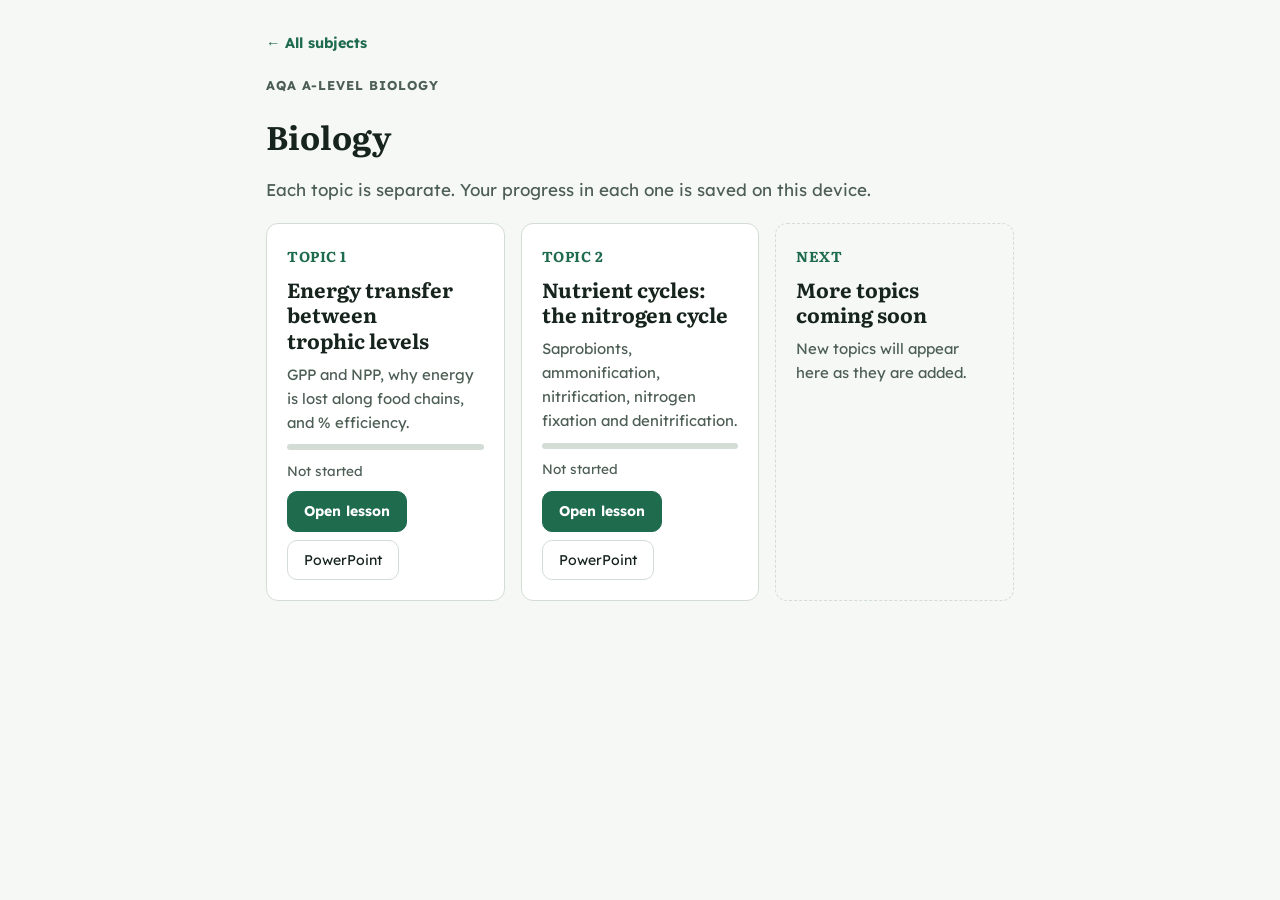
==== biology/index.html @ ea3d8469 "Turn site into a study library with a Biology folder; add Nutrient cycles topic Co-Authored-By: Clau" ====
<!doctype html>
<html lang="en-GB">
<head>
<meta charset="utf-8">
<meta name="viewport" content="width=device-width,initial-scale=1,viewport-fit=cover">
<meta name="theme-color" content="#1F6B4E">
<link rel="manifest" href="../manifest.webmanifest">
<link rel="apple-touch-icon" href="../assets/icon-180.png">
<link rel="icon" href="../assets/icon-192.png">
<meta name="apple-mobile-web-app-capable" content="yes">
<meta name="apple-mobile-web-app-title" content="Study">
<title>Biology Topics</title>
<link rel="stylesheet" href="../assets/lesson.css">
<link rel="stylesheet" href="../assets/shelf.css">
<link rel="preconnect" href="https://fonts.googleapis.com">
<link rel="preconnect" href="https://fonts.gstatic.com" crossorigin>
<link rel="stylesheet" href="https://fonts.googleapis.com/css2?family=Lexend:wght@400;700&family=Literata:opsz,wght@7..72,500;7..72,700&display=swap">
</head>
<body>
<main class="shelf">
  <a class="back crumb" href="../">← All subjects</a>
  <p class="eyebrow">AQA A-level Biology</p>
  <h1>Biology</h1>
  <p class="muted">Each topic is separate. Your progress in each one is saved on this device.</p>
  <div class="grid" id="topics"></div>
</main>
<script>
/* To add a topic: add one entry here and a folder with its index.html and PowerPoint. */
const TOPICS=[
  {slug:'energy-transfer', key:'energy-transfer-v1', title:'Energy transfer between trophic levels', blurb:'GPP and NPP, why energy is lost along food chains, and % efficiency.', pptx:'Energy-transfer-lesson.pptx', sections:5},
  {slug:'nutrient-cycles', key:'nutrient-cycles-v1', title:'Nutrient cycles: the nitrogen cycle', blurb:'Saprobionts, ammonification, nitrification, nitrogen fixation and denitrification.', pptx:'Nutrient-cycles-lesson.pptx', sections:5}
];
const wrap=document.getElementById('topics');
TOPICS.forEach((t,i)=>{
  let done=0, started=false;
  try{const s=JSON.parse(localStorage.getItem(t.key)||'null'); if(s){started=true; done=Object.values(s.done||{}).filter(Boolean).length;}}catch(e){}
  const pct=Math.round(Math.min(done,t.sections)/t.sections*100);
  const status=done>=t.sections?'✓ Finished':started?done+' of '+t.sections+' sections done':'Not started';
  const el=document.createElement('div'); el.className='tile';
  el.innerHTML='<span class="num">TOPIC '+(i+1)+'</span><h3>'+t.title+'</h3><p class="small muted">'+t.blurb+'</p>'+
    '<div class="bar2" role="progressbar" aria-label="Progress" aria-valuemin="0" aria-valuemax="100" aria-valuenow="'+pct+'"><i style="width:'+pct+'%"></i></div><span class="meta">'+status+'</span>'+
    '<div class="actions"><a class="btn solid" style="text-decoration:none" href="'+t.slug+'/">'+(started?'Continue':'Open lesson')+'</a><a class="btn quiet" style="text-decoration:none" href="'+t.slug+'/'+t.pptx+'" download>PowerPoint</a></div>';
  wrap.appendChild(el);
});
const soon=document.createElement('div'); soon.className='tile soon';
soon.innerHTML='<span class="num">NEXT</span><h3>More topics coming soon</h3><p class="small muted">New topics will appear here as they are added.</p>';
wrap.appendChild(soon);
</script>
</body>
</html>
---- assets/lesson.css ----
[hidden]{display:none!important}
html{-webkit-text-size-adjust:100%}
/* Shared lesson styles. Layout: one calm reading column; sticky bar with back link, progress and section tabs; one section on screen at a time. */
:root{
  --bg:#F5F8F5; --surface:#FFFFFF; --ink:#16241D; --muted:#4D5E55; --line:#D3DDD6;
  --leaf:#1F6B4E; --leaf-soft:#E3F0E9; --sun:#9A5B00; --sun-fill:#F6C453; --sun-soft:#FDF2D9;
  --heat:#A93A22; --heat-soft:#FBE7E1; --ok:#1F6B4E; --bad:#A93A22; --focus:#1D5FD1;
  --font-display:"Literata", "Century Schoolbook", Georgia, serif;
  --font-body:"Lexend", Calibri, Arial, sans-serif;
  --fs:1.0625rem; --lh:1.6; --gap:1rem; --radius:12px;
}
@media (prefers-color-scheme: dark){:root:not([data-theme="light"]){
  --bg:#0F1813; --surface:#16231C; --ink:#E5EEE8; --muted:#A5B7AC; --line:#2C3D33;
  --leaf:#72C9A0; --leaf-soft:#1C3328; --sun:#F2BE58; --sun-fill:#C9902A; --sun-soft:#30290F;
  --heat:#F08E74; --heat-soft:#3A2019; --ok:#72C9A0; --bad:#F08E74; --focus:#8DB4FF; color-scheme:dark}}
:root[data-theme="dark"]{
  --bg:#0F1813; --surface:#16231C; --ink:#E5EEE8; --muted:#A5B7AC; --line:#2C3D33;
  --leaf:#72C9A0; --leaf-soft:#1C3328; --sun:#F2BE58; --sun-fill:#C9902A; --sun-soft:#30290F;
  --heat:#F08E74; --heat-soft:#3A2019; --ok:#72C9A0; --bad:#F08E74; --focus:#8DB4FF; color-scheme:dark}
:root[data-size="l"]{--fs:1.1875rem} :root[data-size="xl"]{--fs:1.375rem}
:root[data-spacing="wide"]{--lh:1.9; --gap:1.4rem}
:root[data-spacing="wide"] body{letter-spacing:.02em; word-spacing:.08em}
*{box-sizing:border-box}
body{background:var(--bg); color:var(--ink); font-family:var(--font-body); font-size:var(--fs); line-height:var(--lh); margin:0}
.wrap{max-width:780px; margin:0 auto; padding-inline:16px; padding-block:0 4rem}
h1,h2,h3{font-family:var(--font-display); line-height:1.25; text-wrap:balance; margin:0}
h1{font-size:1.9em} h2{font-size:1.45em} h3{font-size:1.15em}
p{margin:0}
b,strong{font-weight:700}
.stack{display:flex; flex-direction:column; gap:var(--gap)}
:focus-visible{outline:3px solid var(--focus); outline-offset:2px; border-radius:6px}

/* top bar */
.bar{position:sticky; top:env(safe-area-inset-top,0px); z-index:5; background:var(--bg); border-bottom:1px solid var(--line)}
.bar-in{max-width:780px; margin:0 auto; padding:.6rem 16px; display:flex; flex-direction:column; gap:.5rem}
.bar-top{display:flex; align-items:center; gap:.75rem; justify-content:space-between}
.brand{font-family:var(--font-display); font-weight:700; font-size:1rem}
.prog{flex:1; max-width:240px; height:8px; border-radius:99px; background:var(--line); overflow:hidden}
.prog i{display:block; height:100%; width:0; background:var(--leaf)}
.progtxt{font-size:.85rem; color:var(--muted); font-variant-numeric:tabular-nums; white-space:nowrap}
nav.tabs{display:flex; gap:.4rem; overflow-x:auto; padding-bottom:2px}
nav.tabs button{flex:none; font:inherit; font-size:.9rem; padding:.35rem .75rem; border-radius:99px; border:1px solid var(--line); background:var(--surface); color:var(--ink); cursor:pointer}
nav.tabs button[aria-current="true"]{background:var(--leaf); color:var(--surface); border-color:var(--leaf)}
nav.tabs button .tick{margin-left:.3rem}

/* buttons */
.btn{font:inherit; font-size:.95em; padding:.5rem 1rem; border-radius:10px; border:1.5px solid var(--leaf); background:var(--surface); color:var(--leaf); cursor:pointer; font-weight:700}
.btn:hover{background:var(--leaf-soft)}
.btn.solid{background:var(--leaf); color:var(--surface)}
.btn.quiet{border-color:var(--line); color:var(--ink); font-weight:400}
.btn:disabled{opacity:.5; cursor:default}
.row{display:flex; flex-wrap:wrap; gap:.5rem; align-items:center}

/* cards */
section.screen{padding-top:1.5rem}
.eyebrow{font-size:.8rem; letter-spacing:.08em; text-transform:uppercase; color:var(--muted); font-weight:700}
.card{background:var(--surface); border:1px solid var(--line); border-radius:var(--radius); padding:1.25rem; display:flex; flex-direction:column; gap:.8rem; min-width:0}
.card-h{display:flex; justify-content:space-between; align-items:flex-start; gap:.5rem}
.tag{display:inline-block; font-size:.72rem; font-weight:700; letter-spacing:.06em; text-transform:uppercase; padding:.15rem .5rem; border-radius:6px; white-space:nowrap}
.tag.notes{background:var(--leaf-soft); color:var(--leaf)}
.tag.orig{background:var(--sun-soft); color:var(--sun)}
.tag.new{background:var(--line); color:var(--ink)}
.tag.extra{background:transparent; border:1px solid var(--line); color:var(--muted)}
.listen{font:inherit; font-size:.8rem; background:none; border:none; color:var(--muted); cursor:pointer; text-decoration:underline; padding:.2rem}
.def{border:1.5px solid var(--leaf); border-radius:10px; padding:.8rem 1rem}
.def dt{font-weight:700; color:var(--leaf)}
.def dd{margin:0}
.formula{font-family:var(--font-display); font-size:1.35em; font-weight:700; text-align:center; padding:.7rem; background:var(--leaf-soft); border-radius:10px}
.tip,.warn{border-radius:10px; padding:.7rem 1rem}
.tip{background:var(--sun-soft)} .warn{background:var(--heat-soft)}
.tip b:first-child,.warn b:first-child{display:block; font-size:.8rem; letter-spacing:.06em; text-transform:uppercase}
ul.clean,ol.clean{margin:0; padding-left:1.3rem; display:flex; flex-direction:column; gap:.35rem}
.muted{color:var(--muted)}
.small{font-size:.88em}
.fig{overflow-x:auto}
.fig svg{display:block; width:100%; height:auto; min-width:520px}
.fig.narrow svg{min-width:0}
.fig text{font-family:var(--font-body); fill:var(--ink)}

/* interactive bits */
.reveal-body{border-left:0; background:var(--leaf-soft); border-radius:10px; padding:.8rem 1rem; display:flex; flex-direction:column; gap:.5rem}
.opts{display:flex; flex-direction:column; gap:.45rem}
.opts button{font:inherit; text-align:left; padding:.6rem .9rem; border-radius:10px; border:1.5px solid var(--line); background:var(--surface); color:var(--ink); cursor:pointer}
.opts button:hover{border-color:var(--leaf)}
.opts button.right{border-color:var(--ok); background:var(--leaf-soft)}
.opts button.wrong{border-color:var(--bad); background:var(--heat-soft)}
.fb{border-radius:10px; padding:.7rem 1rem; background:var(--bg); border:1px solid var(--line)}
.fb .verdict{font-weight:700}
.fb.good .verdict{color:var(--ok)} .fb.nope .verdict{color:var(--bad)}
textarea,input[type=text]{font:inherit; width:100%; padding:.6rem .8rem; border:1.5px solid var(--line); border-radius:10px; background:var(--bg); color:var(--ink)}
textarea{min-height:5.5rem; resize:vertical}
input.numin{max-width:12rem}
.rate{display:flex; flex-wrap:wrap; gap:.4rem; align-items:center}
.rate button[aria-pressed="true"]{background:var(--leaf); color:var(--surface); border-color:var(--leaf)}
.steps li[hidden]{display:none}
.steps li{padding:.2rem 0}
.hintbox{display:flex; flex-direction:column; gap:.5rem}
.hint{background:var(--sun-soft); border-radius:10px; padding:.6rem .9rem}
.chips{display:flex; flex-wrap:wrap; gap:.4rem}
.chips button{font:inherit; font-size:.92em; padding:.4rem .8rem; border-radius:99px; border:1.5px solid var(--line); background:var(--surface); color:var(--ink); cursor:pointer}
.chips button[aria-pressed="true"]{border-color:var(--leaf); background:var(--leaf-soft); font-weight:700}
.explain{min-height:3.2em}
.flow-node{cursor:pointer}
.marks{font-size:.85rem; color:var(--muted); font-weight:700; white-space:nowrap}
.qtext{font-weight:700}
.answer-line{display:flex; gap:.5rem; align-items:center; flex-wrap:wrap}

/* flashcards */
.flash{border:1.5px solid var(--leaf); border-radius:var(--radius); padding:1.4rem; min-height:9rem; display:flex; flex-direction:column; justify-content:center; gap:.6rem; background:var(--surface)}
.flash .side{font-size:.75rem; letter-spacing:.08em; text-transform:uppercase; color:var(--muted); font-weight:700}
.flash .face{font-size:1.15em}

/* bottom nav */
.pager{display:flex; justify-content:space-between; gap:.5rem; margin-top:1.5rem; flex-wrap:wrap}
.done-row{display:flex; align-items:center; gap:.6rem; flex-wrap:wrap; padding:.9rem 1rem; border:1px dashed var(--line); border-radius:var(--radius)}

/* settings */
dialog{border:1px solid var(--line); border-radius:var(--radius); background:var(--surface); color:var(--ink); max-width:420px; width:calc(100% - 32px); padding:1.25rem}
dialog::backdrop{background:rgba(0,0,0,.35)}
.set{display:flex; flex-direction:column; gap:.4rem; padding:.6rem 0; border-bottom:1px solid var(--line)}
.set:last-of-type{border-bottom:0}
.set label{font-weight:700}

/* map */
.map{display:grid; grid-template-columns:repeat(auto-fit,minmax(200px,1fr)); gap:.75rem}
.map button{font:inherit; text-align:left; padding:1rem; border-radius:var(--radius); border:1px solid var(--line); background:var(--surface); color:var(--ink); cursor:pointer; display:flex; flex-direction:column; gap:.25rem; min-width:0}
.map button:hover{border-color:var(--leaf)}
.map .k{font-family:var(--font-display); font-weight:700; color:var(--leaf); font-size:1.1em}

:root[data-focus="on"] .tag.extra, :root[data-focus="on"] .listen{display:none}
@media (prefers-reduced-motion: no-preference){
  :root:not([data-motion="off"]) .anim{animation:rise .25s ease-out}
}
@keyframes rise{from{opacity:.4; transform:translateY(4px)} to{opacity:1; transform:none}}
@media (max-width:520px){ h1{font-size:1.6em} .card{padding:1rem} .brand{font-size:.85rem} .prog{max-width:90px} }
.swipe{display:none} @media (max-width:640px){.swipe{display:block}}

/* shared additions */
.back{font:inherit; font-size:.9rem; color:var(--leaf); text-decoration:none; font-weight:700; white-space:nowrap}
.back:hover{text-decoration:underline}
.brandwrap{display:flex; flex-direction:column; min-width:0}
.brandwrap .brand{overflow:hidden; text-overflow:ellipsis; white-space:nowrap}
[data-hl]{transition:opacity .2s}
[data-hl].dim{opacity:.15}
[data-hl].on path,[data-hl].on line{stroke-width:4.5}
@media (prefers-reduced-motion: reduce){[data-hl]{transition:none}}
:root[data-motion="off"] [data-hl]{transition:none}
select{font:inherit; padding:.45rem .6rem; border-radius:8px; border:1.5px solid var(--line); background:var(--bg); color:var(--ink); max-width:100%}
.match{display:grid; grid-template-columns:minmax(0,1fr) minmax(0,1fr); gap:.5rem .75rem; align-items:center}
.match .m-l{font-weight:700}
@media (max-width:520px){.match{grid-template-columns:1fr} .match .m-l{margin-top:.4rem}}
.coming{border:1.5px dashed var(--line); border-radius:var(--radius); padding:1rem 1.25rem; display:flex; flex-direction:column; gap:.4rem}
[data-hl].on path,[data-hl].on line{stroke:var(--leaf)}
[data-hl].on text{fill:var(--leaf); font-weight:700}
.cyc text{font-family:var(--font-body); fill:var(--ink)}
table.notes{border-collapse:collapse; width:100%; font-size:.95em}
table.notes th,table.notes td{border:1px solid var(--line); padding:.5rem .6rem; text-align:left; vertical-align:top}
table.notes th{background:var(--leaf-soft)}
.tablewrap{overflow-x:auto}
---- assets/shelf.css ----
/* Library screens (home and subject folders), built on lesson.css tokens. */
.shelf{max-width:780px; margin:0 auto; padding-inline:16px; padding-block:2rem 4rem; display:flex; flex-direction:column; gap:1.25rem}
.crumb{font-size:.9rem}
.grid{display:grid; grid-template-columns:repeat(auto-fill,minmax(230px,1fr)); gap:1rem}
.tile{display:flex; flex-direction:column; gap:.6rem; padding:1.25rem; border-radius:var(--radius); border:1px solid var(--line); background:var(--surface); color:var(--ink); text-decoration:none; min-width:0}
a.tile:hover{border-color:var(--leaf)}
a.tile:focus-visible{outline:3px solid var(--focus); outline-offset:2px}
.tile h2,.tile h3{font-size:1.2em}
.folder{width:56px; height:44px}
.tile .meta{font-size:.85rem; color:var(--muted)}
.tile .bar2{height:6px; border-radius:99px; background:var(--line); overflow:hidden}
.tile .bar2 i{display:block; height:100%; background:var(--leaf)}
.tile.soon{border-style:dashed; background:transparent}
.tile .actions{display:flex; gap:.5rem; flex-wrap:wrap; margin-top:auto}
.tile .actions a{font-size:.88rem}
.num{font-family:var(--font-display); font-weight:700; color:var(--leaf); font-size:.9rem; letter-spacing:.04em}
.hint-ios{font-size:.85rem; color:var(--muted)}
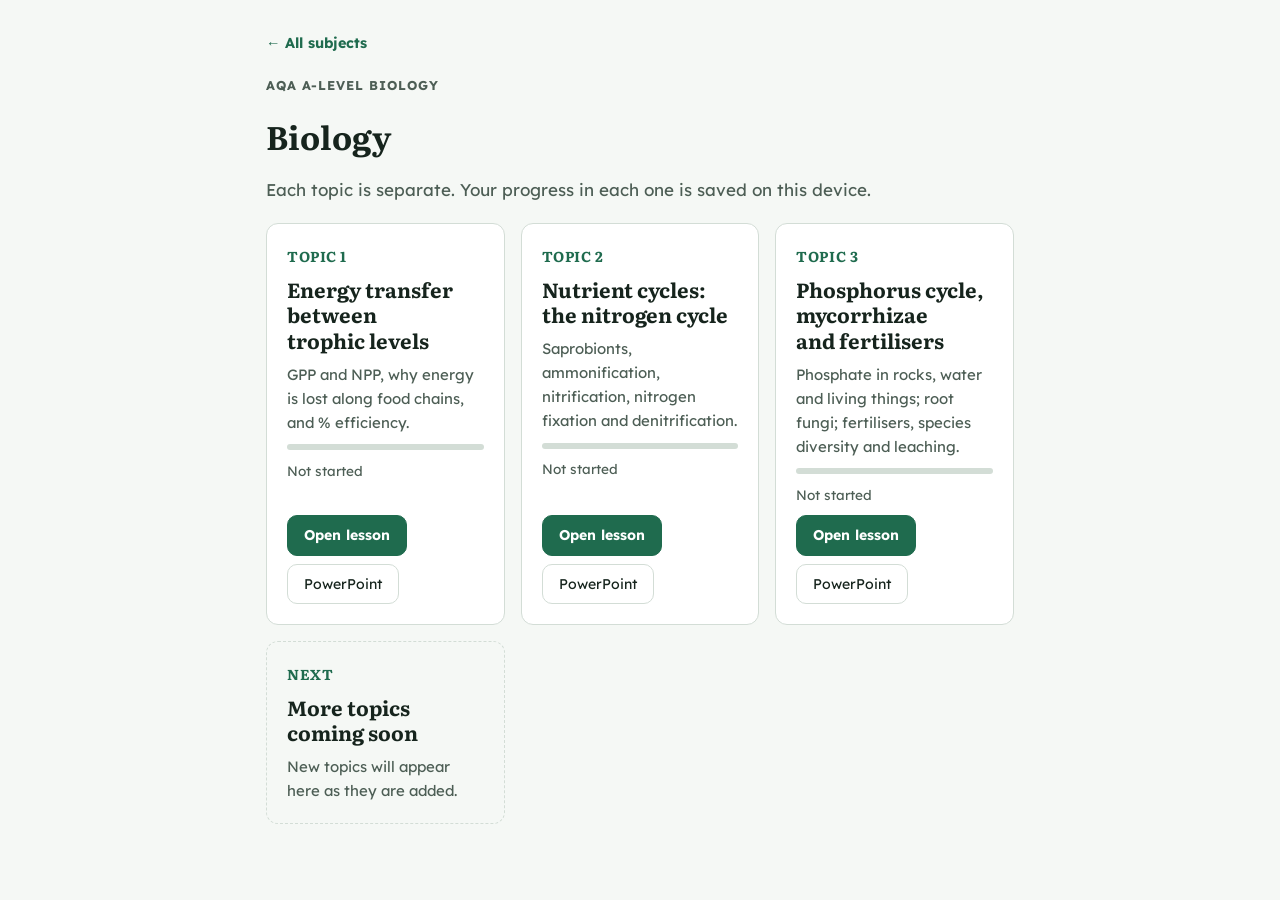
==== commit 843bfd1d: "Add Phosphorus cycle, mycorrhizae and fertilisers topic to Biology Co-Authored-By: Claude Opus 5.5 <" ====
--- a/biology/index.html
+++ b/biology/index.html
@@ -28,7 +28,8 @@
 /* To add a topic: add one entry here and a folder with its index.html and PowerPoint. */
 const TOPICS=[
   {slug:'energy-transfer', key:'energy-transfer-v1', title:'Energy transfer between trophic levels', blurb:'GPP and NPP, why energy is lost along food chains, and % efficiency.', pptx:'Energy-transfer-lesson.pptx', sections:5},
-  {slug:'nutrient-cycles', key:'nutrient-cycles-v1', title:'Nutrient cycles: the nitrogen cycle', blurb:'Saprobionts, ammonification, nitrification, nitrogen fixation and denitrification.', pptx:'Nutrient-cycles-lesson.pptx', sections:5}
+  {slug:'nutrient-cycles', key:'nutrient-cycles-v1', title:'Nutrient cycles: the nitrogen cycle', blurb:'Saprobionts, ammonification, nitrification, nitrogen fixation and denitrification.', pptx:'Nutrient-cycles-lesson.pptx', sections:5},
+  {slug:'phosphorus-cycle', key:'phosphorus-cycle-v1', title:'Phosphorus cycle, mycorrhizae and fertilisers', blurb:'Phosphate in rocks, water and living things; root fungi; fertilisers, species diversity and leaching.', pptx:'Phosphorus-cycle-lesson.pptx', sections:5}
 ];
 const wrap=document.getElementById('topics');
 TOPICS.forEach((t,i)=>{
--- a/assets/lesson.css
+++ b/assets/lesson.css
@@ -158,3 +158,49 @@
 table.notes th,table.notes td{border:1px solid var(--line); padding:.5rem .6rem; text-align:left; vertical-align:top}
 table.notes th{background:var(--leaf-soft)}
 .tablewrap{overflow-x:auto}
+
+/* Chemistry folder accent: same design, deep blue instead of leaf green */
+:root[data-subject="chem"]{--leaf:#1E5F86; --leaf-soft:#E1EDF5; --ok:#1E5F86}
+@media (prefers-color-scheme: dark){:root[data-subject="chem"]:not([data-theme="light"]){--leaf:#7CB9E0; --leaf-soft:#172E3D; --ok:#7CB9E0}}
+:root[data-subject="chem"][data-theme="dark"]{--leaf:#7CB9E0; --leaf-soft:#172E3D; --ok:#7CB9E0}
+
+/* equations */
+.eq{font-family:var(--font-display); font-weight:700; display:inline-flex; align-items:center; gap:.4em; flex-wrap:wrap; justify-content:center}
+.frac{display:inline-flex; flex-direction:column; align-items:center; vertical-align:middle; line-height:1.25}
+.frac > span:first-child{border-bottom:2px solid currentColor; padding:0 .3em .1em}
+.frac > span:last-child{padding:.1em .3em 0}
+.eqbox{display:flex; justify-content:center; padding:.8rem; background:var(--leaf-soft); border-radius:10px; font-size:1.15em; overflow-x:auto}
+/* route chips for the equation map */
+.route{display:flex; flex-wrap:wrap; align-items:center; gap:.4rem}
+.route .st{background:var(--surface); border:1.5px solid var(--leaf); border-radius:10px; padding:.35rem .6rem; font-weight:700}
+.route .st.end{background:var(--leaf); color:var(--surface)}
+.route .ar{color:var(--muted); font-weight:700}
+.doors{display:grid; grid-template-columns:repeat(auto-fit,minmax(150px,1fr)); gap:.5rem}
+.doors button{font:inherit; text-align:left; padding:.7rem .8rem; border-radius:10px; border:1.5px solid var(--line); background:var(--surface); color:var(--ink); cursor:pointer; display:flex; flex-direction:column; gap:.15rem}
+.doors button[aria-pressed="true"]{border-color:var(--leaf); background:var(--leaf-soft)}
+.doors .d-k{font-weight:700} .doors .d-s{font-size:.85em; color:var(--muted)}
+/* ICE boxes */
+.ice{border-collapse:collapse; width:100%; font-size:.95em}
+.ice th,.ice td{border:1px solid var(--line); padding:.4rem .5rem; text-align:center}
+.ice th{background:var(--leaf-soft)}
+.ice td:first-child,.ice th:first-child{text-align:left; font-weight:700}
+.ice input{width:100%; min-width:5.5rem; padding:.35rem .4rem; text-align:center}
+.ice .given{font-variant-numeric:tabular-nums}
+.gridrow{display:flex; flex-wrap:wrap; gap:.5rem 1rem; align-items:center}
+.gridrow label{font-weight:700}
+.gridrow input{max-width:11rem}
+/* pH scale */
+.phscale{position:relative; margin:2.6rem 0 2.8rem}
+.phbar{height:14px; border-radius:99px; background:linear-gradient(90deg,var(--heat-soft),var(--bg) 50%,var(--leaf-soft)); border:1px solid var(--line)}
+.phticks{display:flex; justify-content:space-between; font-size:.75rem; color:var(--muted); margin-top:.2rem; font-variant-numeric:tabular-nums}
+.phm{position:absolute; top:-2.3rem; transform:translateX(-50%); font-size:.72rem; font-weight:700; text-align:center; white-space:nowrap; line-height:1.2}
+.phm::after{content:""; display:block; width:2px; height:.9rem; background:var(--ink); margin:.15rem auto 0}
+.phm.low{top:auto; bottom:-2.5rem} .phm.low::after{display:none} .phm.low::before{content:""; display:block; width:2px; height:.9rem; background:var(--ink); margin:0 auto .15rem}
+.phm.r{transform:translateX(-88%); text-align:right} .phm.r::after{margin-right:6%; margin-left:auto}
+.phm.l{transform:translateX(-12%); text-align:left} .phm.l::after{margin-left:6%}
+.phscale{margin-inline:.25rem}
+.card-h{flex-wrap:wrap}
+.gridrow{display:grid; grid-template-columns:minmax(6.5rem,9rem) minmax(0,12rem) auto; gap:.5rem; align-items:center; justify-content:start}
+.gridrow input{max-width:none; width:100%}
+@media (max-width:520px){ .ice input{min-width:4.2rem; padding:.3rem .25rem} .ice th,.ice td{padding:.3rem} .gridrow{grid-template-columns:6rem minmax(0,1fr) auto} }
+@media (max-width:520px){ .ice td:first-child,.ice th:first-child{font-size:.8em} }
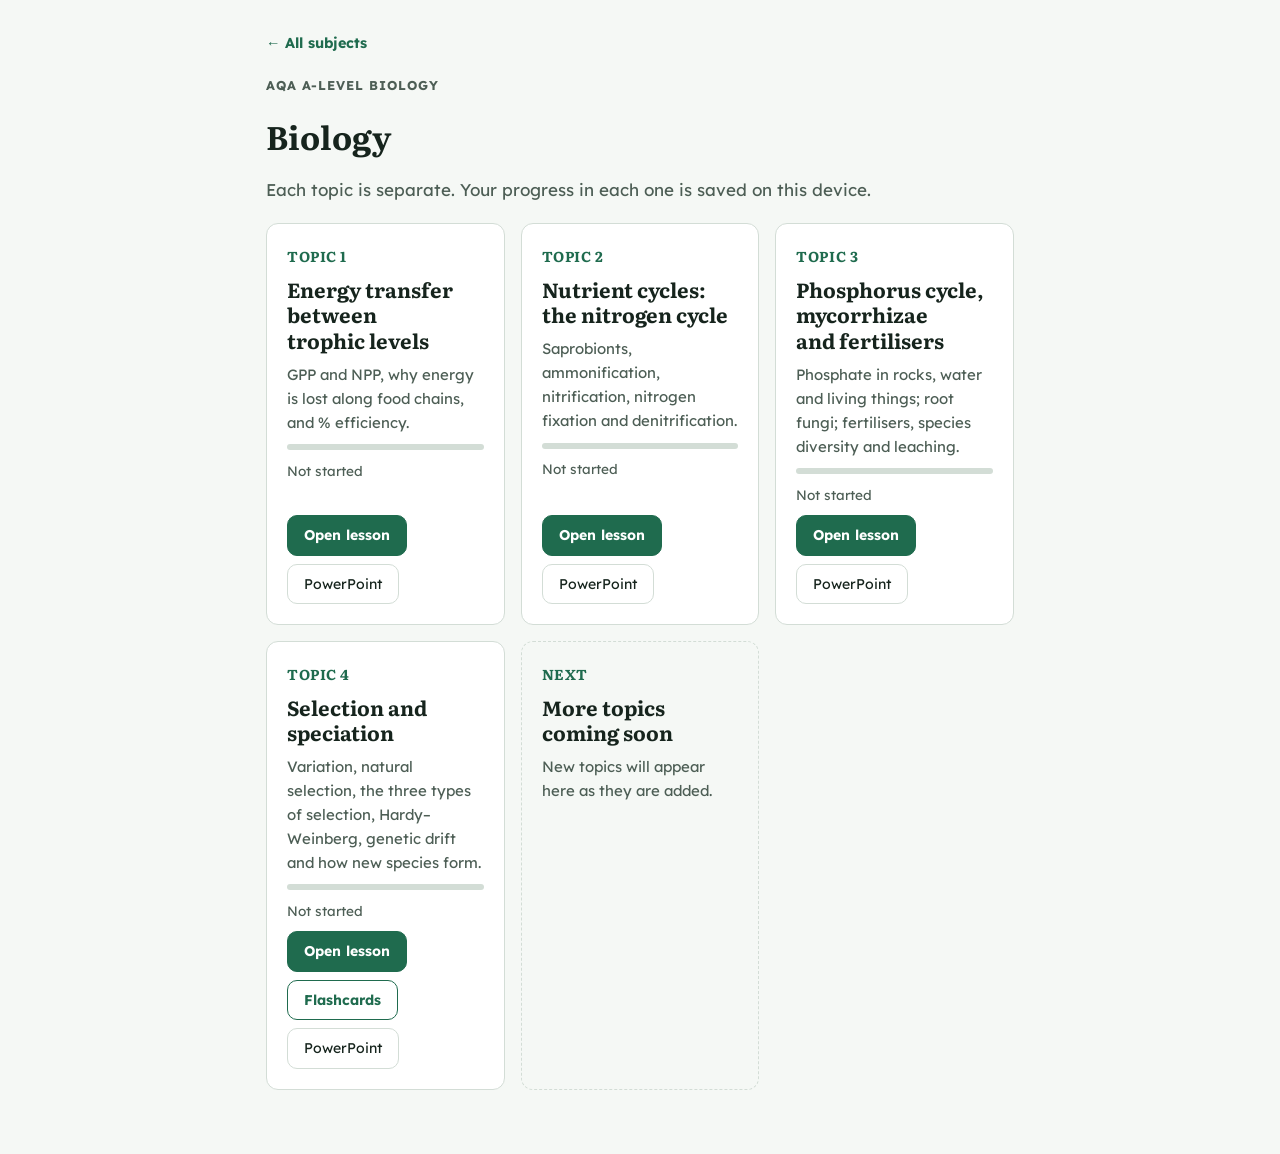
==== commit 2c0d973b: "Add Selection and speciation lesson, slides and flashcards Co-Authored-By: Claude Opus 5.5 <noreply@" ====
--- a/biology/index.html
+++ b/biology/index.html
@@ -29,7 +29,8 @@
 const TOPICS=[
   {slug:'energy-transfer', key:'energy-transfer-v1', title:'Energy transfer between trophic levels', blurb:'GPP and NPP, why energy is lost along food chains, and % efficiency.', pptx:'Energy-transfer-lesson.pptx', sections:5},
   {slug:'nutrient-cycles', key:'nutrient-cycles-v1', title:'Nutrient cycles: the nitrogen cycle', blurb:'Saprobionts, ammonification, nitrification, nitrogen fixation and denitrification.', pptx:'Nutrient-cycles-lesson.pptx', sections:5},
-  {slug:'phosphorus-cycle', key:'phosphorus-cycle-v1', title:'Phosphorus cycle, mycorrhizae and fertilisers', blurb:'Phosphate in rocks, water and living things; root fungi; fertilisers, species diversity and leaching.', pptx:'Phosphorus-cycle-lesson.pptx', sections:5}
+  {slug:'phosphorus-cycle', key:'phosphorus-cycle-v1', title:'Phosphorus cycle, mycorrhizae and fertilisers', blurb:'Phosphate in rocks, water and living things; root fungi; fertilisers, species diversity and leaching.', pptx:'Phosphorus-cycle-lesson.pptx', sections:5},
+  {slug:'selection-speciation', key:'selection-speciation-v1', title:'Selection and speciation', blurb:'Variation, natural selection, the three types of selection, Hardy–Weinberg, genetic drift and how new species form.', pptx:'Selection-speciation-lesson.pptx', sections:8, flash:'flashcards.html'}
 ];
 const wrap=document.getElementById('topics');
 TOPICS.forEach((t,i)=>{
@@ -40,7 +41,7 @@
   const el=document.createElement('div'); el.className='tile';
   el.innerHTML='<span class="num">TOPIC '+(i+1)+'</span><h3>'+t.title+'</h3><p class="small muted">'+t.blurb+'</p>'+
     '<div class="bar2" role="progressbar" aria-label="Progress" aria-valuemin="0" aria-valuemax="100" aria-valuenow="'+pct+'"><i style="width:'+pct+'%"></i></div><span class="meta">'+status+'</span>'+
-    '<div class="actions"><a class="btn solid" style="text-decoration:none" href="'+t.slug+'/">'+(started?'Continue':'Open lesson')+'</a><a class="btn quiet" style="text-decoration:none" href="'+t.slug+'/'+t.pptx+'" download>PowerPoint</a></div>';
+    '<div class="actions"><a class="btn solid" style="text-decoration:none" href="'+t.slug+'/">'+(started?'Continue':'Open lesson')+'</a>'+(t.flash?'<a class="btn" style="text-decoration:none" href="'+t.slug+'/'+t.flash+'">Flashcards</a>':'')+'<a class="btn quiet" style="text-decoration:none" href="'+t.slug+'/'+t.pptx+'" download>PowerPoint</a></div>';
   wrap.appendChild(el);
 });
 const soon=document.createElement('div'); soon.className='tile soon';
--- a/assets/lesson.css
+++ b/assets/lesson.css
@@ -204,3 +204,117 @@
 .gridrow input{max-width:none; width:100%}
 @media (max-width:520px){ .ice input{min-width:4.2rem; padding:.3rem .25rem} .ice th,.ice td{padding:.3rem} .gridrow{grid-template-columns:6rem minmax(0,1fr) auto} }
 @media (max-width:520px){ .ice td:first-child,.ice th:first-child{font-size:.8em} }
+
+/* ---- aqueous ions: 3D viewer ---- */
+.mol3d{display:flex; flex-direction:column; gap:.6rem}
+.mol-top{display:flex; justify-content:space-between; align-items:baseline; gap:.5rem; flex-wrap:wrap}
+.mol-formula{font-family:var(--font-display); font-weight:700; font-size:1.35em}
+.mol-cn{font-size:.85rem; color:var(--muted)}
+.mol-stage{position:relative; height:340px; border-radius:var(--radius); background:radial-gradient(circle at 50% 40%, #2b3b4a, #121a22 75%); overflow:hidden; cursor:grab}
+.mol-stage:active{cursor:grabbing}
+.mol-stage canvas{display:block; width:100%; height:100%}
+.mol-hint{position:absolute; left:.6rem; bottom:.5rem; font-size:.75rem; color:#c9d6df; pointer-events:none}
+.mol-legend{display:flex; flex-wrap:wrap; gap:.4rem .9rem; font-size:.8rem; color:var(--muted)}
+.mol-legend span{display:inline-flex; align-items:center; gap:.3rem}
+.mol-legend i{display:inline-block; width:.8em; height:.8em; border-radius:50%; border:1px solid var(--line)}
+.mol-legend i.arrow{width:1.4em; height:.25em; border-radius:2px; background:#f1b434; border:0}
+.solswatch{display:flex; align-items:center; gap:.6rem}
+.solswatch .sw{width:2.2rem; height:2.2rem; border-radius:50%; border:2px solid var(--line); flex:none}
+.chargebar{display:flex; align-items:center; gap:.35rem; flex-wrap:wrap}
+.chargebar span{width:1.7rem; height:1.7rem; border-radius:50%; display:grid; place-items:center; font-weight:700; border:2px dashed var(--line); color:var(--muted)}
+.chargebar span.on{border:2px solid var(--leaf); background:var(--leaf-soft); color:var(--leaf)}
+.chargebar b{margin-left:.3rem}
+@media (max-width:520px){ .mol-stage{height:300px} }
+
+/* ---- test tubes and lab ---- */
+.lab-grid{display:grid; grid-template-columns:minmax(150px,200px) minmax(0,1fr); gap:1rem; align-items:start}
+@media (max-width:560px){ .lab-grid{grid-template-columns:1fr} }
+.bench{background:#26313b; border-radius:var(--radius); padding:.8rem .6rem .6rem; display:flex; flex-direction:column; align-items:center}
+.tubewrap{width:120px}
+.tube{display:block; width:100%; height:auto; overflow:visible}
+.tube .glass{fill:none; stroke:#dfe8ee; stroke-width:3; stroke-linecap:round}
+.tube .liq{fill:#4f95e0; transition:fill .9s ease}
+.tube .cloud{opacity:0; transition:opacity .9s ease, fill .9s ease}
+.tube .settle{transform-box:fill-box; transform-origin:bottom; transform:scaleY(0); transition:transform 1.4s ease, fill 2.5s ease}
+.tube .settle.on{transform:scaleY(1)}
+.tube .drop{fill:#dfe8ee; opacity:0}
+.tube .drop.fall{animation:dropfall .55s ease-in}
+.tube .bubbles circle{fill:none; stroke:#ffffff; stroke-width:1.2; opacity:0}
+.tube .bubbles.fizz circle{animation:bubble 1.6s ease-in infinite}
+@keyframes dropfall{0%{opacity:1; transform:translateY(0)} 100%{opacity:.9; transform:translateY(105px)}}
+@keyframes bubble{0%{opacity:.9; transform:translateY(0)} 100%{opacity:0; transform:translateY(-105px)}}
+:root[data-motion="off"] .tube *{transition:none!important; animation:none!important}
+:root[data-motion="off"] .tube .bubbles.fizz circle{opacity:.9}
+@media (prefers-reduced-motion: reduce){ .tube *{transition:none!important; animation:none!important} .tube .bubbles.fizz circle{opacity:.9} }
+.tubelabel{color:#e6eef3; font-size:.85rem; text-align:center; margin-top:.4rem; font-weight:700; line-height:1.35}
+.tubelabel .muted{color:#b3c3ce; font-weight:400}
+.lab-out p+p{margin-top:.35rem}
+.eqline{font-family:var(--font-display); font-weight:700; background:var(--leaf-soft); padding:.45rem .6rem; border-radius:8px; overflow-x:auto}
+.rulechip{display:inline-block; font-size:.85rem; font-weight:700; color:var(--leaf); border:1.5px solid var(--leaf); border-radius:99px; padding:.2rem .7rem}
+.minitube{display:inline-block; width:58px; vertical-align:middle}
+.minitubes{display:flex; gap:1rem; flex-wrap:wrap; background:#26313b; border-radius:var(--radius); padding:.8rem; justify-content:center}
+.minitubes figure{margin:0; display:flex; flex-direction:column; align-items:center; gap:.3rem; color:#e6eef3; font-size:.8rem; text-align:center; max-width:120px}
+.clue{background:var(--bg); border:1px solid var(--line); border-radius:var(--radius); padding:.9rem 1rem}
+/* AQA colour table */
+.aqa{border-collapse:collapse; width:100%; font-size:.85em; min-width:620px}
+.aqa th,.aqa td{border:1px solid var(--line); padding:.4rem .45rem; text-align:center; vertical-align:middle}
+.aqa th{background:var(--leaf-soft)}
+.aqa td.c-fe2{background:#3f6e2a; color:#fff} .aqa td.c-fe2s{background:#9cc46a; color:#16241d}
+.aqa td.c-cu{background:#3c86d9; color:#fff} .aqa td.c-cus{background:#2c5fb5; color:#fff} .aqa td.c-cud{background:#1d3fa8; color:#fff} .aqa td.c-cuc{background:#3fa59b; color:#fff}
+.aqa td.c-fe3{background:#8b3f1c; color:#fff} .aqa td.c-fe3s{background:#a98fc4; color:#16241d}
+.aqa td.c-al{background:#ffffff; color:#16241d}
+.aqa td.same{opacity:.75}
+.trick{border:2px solid var(--leaf); border-radius:var(--radius); padding:.8rem 1rem; display:flex; flex-direction:column; gap:.35rem}
+.trick .tt{font-size:.75rem; font-weight:700; letter-spacing:.08em; text-transform:uppercase; color:var(--leaf)}
+.bigrule{font-family:var(--font-display); font-weight:700; font-size:1.2em; text-align:center; padding:.9rem; border-radius:var(--radius); background:var(--leaf); color:var(--surface)}
+.match > *{min-width:0} .match select{width:100%; text-overflow:ellipsis}
+.rulechip{border-radius:10px}
+
+/* ---- flashcards ---- */
+.lvcards{display:grid; grid-template-columns:repeat(auto-fit,minmax(170px,1fr)); gap:.6rem}
+.lvlcard{font:inherit; text-align:left; display:flex; flex-direction:column; gap:.2rem; padding:.8rem .9rem; border-radius:var(--radius); border:2px solid var(--line); background:var(--surface); color:var(--ink); cursor:pointer; min-width:0}
+.lvlcard[aria-pressed="true"]{border-color:var(--leaf); background:var(--leaf-soft)}
+.lvlcard[aria-pressed="false"]{opacity:.6}
+.lvname{font-family:var(--font-display); font-weight:700; font-size:1.1em}
+.lvtag{display:inline-block; font-size:.72rem; font-weight:700; letter-spacing:.06em; text-transform:uppercase; padding:.15rem .5rem; border-radius:6px; color:#fff}
+.lvtag.lv1,.lvlcard.lv1 .lvname::before{background:#2f7d5b} .lvtag.lv2{background:#1e5f86} .lvtag.lv3{background:#8a3f6b}
+.lvlcard .lvname::before{content:""; display:inline-block; width:.6em; height:.6em; border-radius:50%; margin-right:.4em; vertical-align:middle}
+.lvlcard.lv2 .lvname::before{background:#1e5f86} .lvlcard.lv3 .lvname::before{background:#8a3f6b}
+.statrow{display:grid; grid-template-columns:5.5rem minmax(0,1fr) 3rem; gap:.6rem; align-items:center}
+.sbar{height:10px; border-radius:99px; background:var(--line); overflow:hidden; display:flex}
+.sbar i{display:block; height:100%} .sbar .m{background:var(--leaf)} .sbar .l{background:var(--leaf); opacity:.4}
+.tabnum{font-variant-numeric:tabular-nums; text-align:right}
+.fc-top{display:flex; align-items:center; justify-content:space-between; gap:.6rem; flex-wrap:wrap}
+.fc-progress{height:6px; border-radius:99px; background:var(--line); overflow:hidden} .fc-progress i{display:block; height:100%; width:0; background:var(--leaf); transition:width .3s}
+.fcard{background:var(--surface); border:2px solid var(--line); border-radius:16px; padding:1.25rem 1.3rem; display:flex; flex-direction:column; gap:.9rem; min-height:16rem; cursor:pointer; box-shadow:0 2px 0 var(--line)}
+.fcard:focus-visible{outline:3px solid var(--focus); outline-offset:3px}
+.fcard.flipped{cursor:default; border-color:var(--leaf)}
+.fc-badges{display:flex; flex-wrap:wrap; gap:.4rem; align-items:center}
+.fc-badges .cid{margin-left:auto; font-size:.8rem; color:var(--muted); font-variant-numeric:tabular-nums}
+.fc-q{font-family:var(--font-display); font-weight:700; font-size:1.3em; line-height:1.4; text-wrap:pretty}
+.fc-back{border-top:2px dashed var(--line); padding-top:.9rem; display:flex; flex-direction:column; gap:.6rem}
+.fc-pts{list-style:none; margin:0; padding:0; display:flex; flex-direction:column; gap:.45rem}
+.fc-pts label{display:flex; gap:.6rem; align-items:flex-start; cursor:pointer; padding:.45rem .6rem; border-radius:10px; background:var(--leaf-soft)}
+.fc-pts input{width:1.2rem; height:1.2rem; margin-top:.2rem; flex:none; accent-color:var(--leaf)}
+.fc-rate{display:grid; grid-template-columns:repeat(3,minmax(0,1fr)); gap:.5rem}
+.fc-rate button{font:inherit; font-weight:700; padding:.7rem .4rem; border-radius:12px; border:2px solid var(--line); background:var(--surface); color:var(--ink); cursor:pointer; display:flex; flex-direction:column; align-items:center; gap:.1rem}
+.fc-rate button small{font-weight:400; color:var(--muted); font-size:.75rem}
+.fc-rate [data-r="again"]{border-color:var(--bad)} .fc-rate [data-r="nearly"]{border-color:var(--sun)} .fc-rate [data-r="got"]{border-color:var(--ok)}
+.fc-rate button.sugg{box-shadow:0 0 0 3px var(--focus)}
+.dl{display:grid; grid-template-columns:repeat(auto-fit,minmax(160px,1fr)); gap:.5rem}
+.dl a{text-decoration:none; text-align:center}
+
+/* ---- selection and speciation models ---- */
+.sim-grid{display:grid; grid-template-columns:minmax(0,1fr) minmax(0,1fr); gap:.8rem; align-items:center}
+@media (max-width:640px){ .sim-grid{grid-template-columns:1fr} }
+.moth-bg{position:relative; aspect-ratio:4/3; border-radius:var(--radius); overflow:hidden; max-width:100%}
+.moth-bg.clean{background:repeating-linear-gradient(80deg,#d9d6c8 0 14px,#cfcbb9 14px 22px,#e3e0d3 22px 34px)}
+.moth-bg.sooty{background:repeating-linear-gradient(80deg,#2d2b28 0 14px,#3a3733 14px 22px,#25231f 22px 34px)}
+.moth{position:absolute; width:22px; height:13px; border-radius:50% 50% 45% 45%/70% 70% 30% 30%; transition:opacity .4s, transform .4s}
+.moth.l{background:radial-gradient(circle at 40% 40%,#f4f1e6,#cfc9b4); box-shadow:inset 0 0 0 1px rgba(0,0,0,.08)}
+.moth.d{background:radial-gradient(circle at 40% 40%,#47433d,#1d1b18)}
+.moth.eaten{opacity:.15; outline:2px solid #c0392b}
+.sim-chart svg,.curvefig2 svg,.drift-fig svg{width:100%; height:auto; display:block}
+.gamebar{display:flex; gap:.6rem; align-items:center; flex-wrap:wrap; font-weight:700}
+.moth-bg.hunting .moth{cursor:crosshair} .moth-bg.hunting{cursor:crosshair; box-shadow:0 0 0 3px var(--sun)}
+.moth-bg.hunting .moth::after{content:""; position:absolute; inset:-4px}
